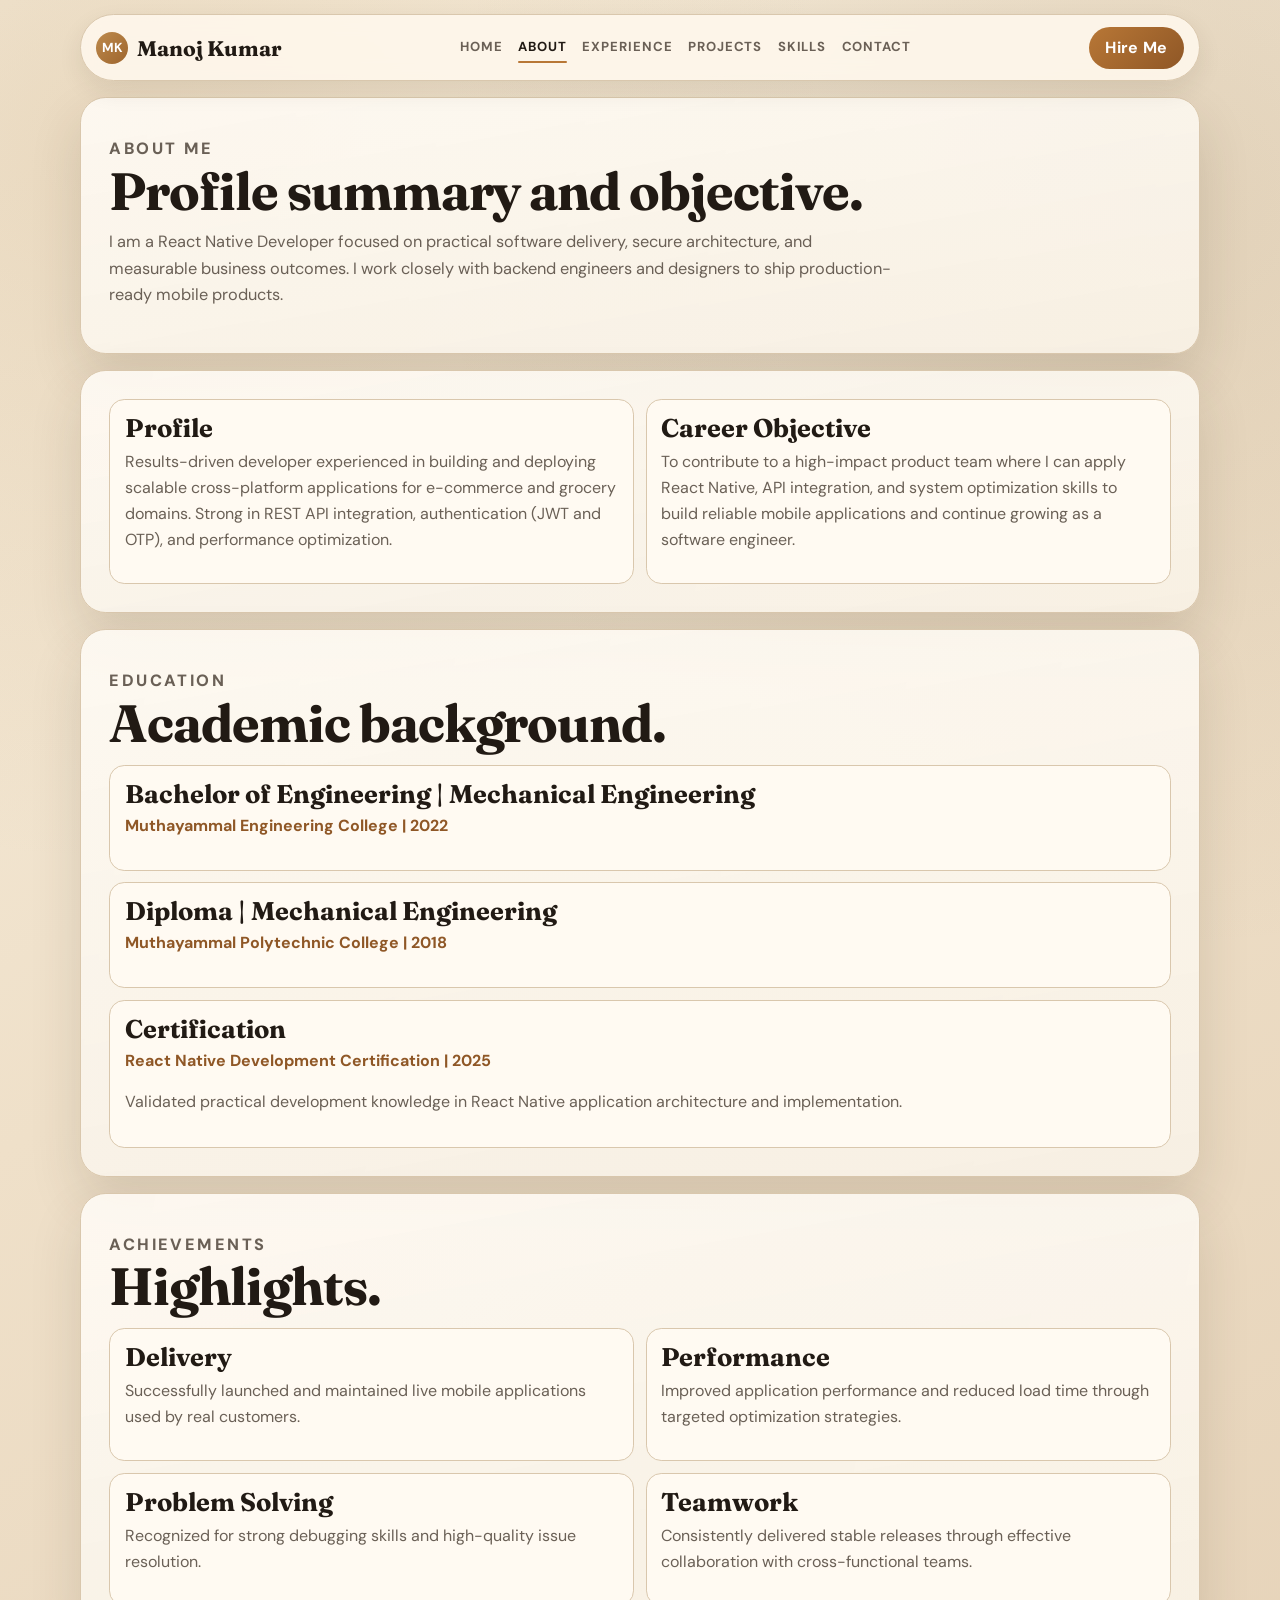
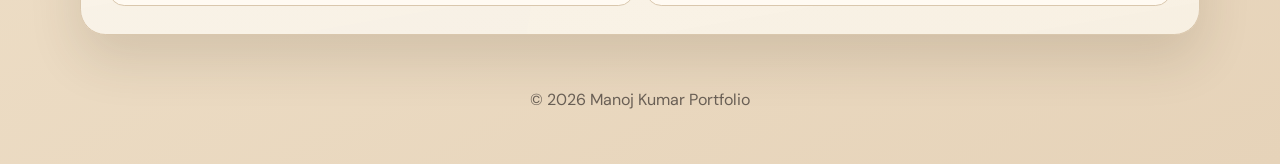
==== about.html @ 91b99306 "Portfolio redesign with resume content" ====
<!DOCTYPE html>
<html lang="en">
<head>
  <meta charset="UTF-8">
  <meta name="viewport" content="width=device-width, initial-scale=1.0">
  <meta name="description" content="About Manoj Kumar">
  <title>About | Manoj Kumar</title>
  <link rel="preconnect" href="https://fonts.googleapis.com">
  <link rel="preconnect" href="https://fonts.gstatic.com" crossorigin>
  <link href="https://fonts.googleapis.com/css2?family=DM+Sans:wght@400;500;700&family=Fraunces:opsz,wght@9..144,500;9..144,700&display=swap" rel="stylesheet">
  <link rel="stylesheet" href="styles.css">
</head>
<body>
  <header class="top-nav reveal">
    <a class="brand" href="index.html">
      <span class="brand-badge">MK</span>
      <span class="brand-name">Manoj Kumar</span>
    </a>
    <nav class="main-links">
      <a class="nav-link" data-page="index.html" href="index.html">Home</a>
      <a class="nav-link" data-page="about.html" href="about.html">About</a>
      <a class="nav-link" data-page="experience.html" href="experience.html">Experience</a>
      <a class="nav-link" data-page="projects.html" href="projects.html">Projects</a>
      <a class="nav-link" data-page="skills.html" href="skills.html">Skills</a>
      <a class="nav-link" data-page="contact.html" href="contact.html">Contact</a>
    </nav>
    <a class="hire-btn" href="contact.html">Hire Me</a>
  </header>

  <main class="page">
    <section class="panel reveal">
      <div class="section-head">
        <p class="eyebrow">About Me</p>
        <h2>Profile summary and objective.</h2>
        <p>
          I am a React Native Developer focused on practical software delivery, secure architecture, and measurable business outcomes.
          I work closely with backend engineers and designers to ship production-ready mobile products.
        </p>
      </div>
    </section>

    <section class="panel reveal">
      <div class="split-grid">
        <article class="info-card">
          <h3>Profile</h3>
          <p>
            Results-driven developer experienced in building and deploying scalable cross-platform applications for e-commerce and grocery domains.
            Strong in REST API integration, authentication (JWT and OTP), and performance optimization.
          </p>
        </article>
        <article class="info-card">
          <h3>Career Objective</h3>
          <p>
            To contribute to a high-impact product team where I can apply React Native, API integration, and system optimization skills
            to build reliable mobile applications and continue growing as a software engineer.
          </p>
        </article>
      </div>
    </section>

    <section class="panel reveal">
      <div class="section-head">
        <p class="eyebrow">Education</p>
        <h2>Academic background.</h2>
      </div>
      <div class="timeline">
        <article class="timeline-item">
          <h3>Bachelor of Engineering | Mechanical Engineering</h3>
          <p class="timeline-meta">Muthayammal Engineering College | 2022</p>
        </article>
        <article class="timeline-item">
          <h3>Diploma | Mechanical Engineering</h3>
          <p class="timeline-meta">Muthayammal Polytechnic College | 2018</p>
        </article>
        <article class="timeline-item">
          <h3>Certification</h3>
          <p class="timeline-meta">React Native Development Certification | 2025</p>
          <p class="timeline-note">Validated practical development knowledge in React Native application architecture and implementation.</p>
        </article>
      </div>
    </section>

    <section class="panel reveal">
      <div class="section-head">
        <p class="eyebrow">Achievements</p>
        <h2>Highlights.</h2>
      </div>
      <div class="split-grid">
        <article class="info-card">
          <h3>Delivery</h3>
          <p>Successfully launched and maintained live mobile applications used by real customers.</p>
        </article>
        <article class="info-card">
          <h3>Performance</h3>
          <p>Improved application performance and reduced load time through targeted optimization strategies.</p>
        </article>
        <article class="info-card">
          <h3>Problem Solving</h3>
          <p>Recognized for strong debugging skills and high-quality issue resolution.</p>
        </article>
        <article class="info-card">
          <h3>Teamwork</h3>
          <p>Consistently delivered stable releases through effective collaboration with cross-functional teams.</p>
        </article>
      </div>
    </section>
  </main>

  <footer class="site-footer">
    <p>&copy; <span id="year"></span> Manoj Kumar Portfolio</p>
  </footer>

  <script src="script.js"></script>
</body>
</html>
---- styles.css ----
:root {
  --page-bg: #efe0c9;
  --page-bg-soft: #e6d3b9;
  --surface: #f8f1e6;
  --surface-strong: #fffaf2;
  --ink: #211a14;
  --muted: #6a6056;
  --line: #d9c7ad;
  --line-strong: #bda98f;
  --accent: #b87736;
  --accent-dark: #8f5726;
  --shadow: 0 24px 52px rgba(67, 48, 27, 0.14);
}

*,
*::before,
*::after {
  box-sizing: border-box;
}

html,
body {
  margin: 0;
  padding: 0;
  min-height: 100%;
}

body {
  font-family: "DM Sans", "Segoe UI", sans-serif;
  color: var(--ink);
  line-height: 1.62;
  background:
    radial-gradient(circle at 8% 8%, rgba(188, 145, 89, 0.2), transparent 36%),
    radial-gradient(circle at 92% 12%, rgba(143, 114, 75, 0.15), transparent 38%),
    linear-gradient(150deg, #f6eddc 0%, var(--page-bg) 46%, var(--page-bg-soft) 100%);
  overflow-x: hidden;
}

a {
  color: inherit;
}

.top-nav {
  position: sticky;
  top: 0.9rem;
  z-index: 100;
  width: min(1120px, calc(100% - 2rem));
  margin: 0.9rem auto 0;
  display: flex;
  align-items: center;
  flex-wrap: wrap;
  gap: 1rem;
  padding: 0.72rem 0.95rem;
  border-radius: 999px;
  border: 1px solid var(--line);
  background: rgba(255, 249, 238, 0.86);
  backdrop-filter: blur(9px);
  box-shadow: 0 10px 24px rgba(58, 42, 25, 0.09);
}

.brand {
  display: inline-flex;
  align-items: center;
  gap: 0.58rem;
  text-decoration: none;
  white-space: nowrap;
}

.brand-badge {
  width: 2rem;
  height: 2rem;
  border-radius: 999px;
  display: grid;
  place-items: center;
  color: #fff;
  font-size: 0.82rem;
  font-weight: 700;
  background: linear-gradient(135deg, #be8a4d, #9e652d);
}

.brand-name {
  font-weight: 700;
  font-size: 1.32rem;
  font-family: "Fraunces", "Georgia", serif;
}

.main-links {
  display: flex;
  align-items: center;
  justify-content: center;
  flex: 1;
  flex-wrap: wrap;
  gap: 0.96rem;
}

.nav-link {
  position: relative;
  text-decoration: none;
  text-transform: uppercase;
  letter-spacing: 0.07em;
  font-size: 0.82rem;
  font-weight: 700;
  color: var(--muted);
  padding-bottom: 0.14rem;
  transition: color 180ms ease;
}

.nav-link:hover,
.nav-link.active {
  color: var(--ink);
}

.nav-link.active::after {
  content: "";
  position: absolute;
  left: 0;
  right: 0;
  bottom: -0.2rem;
  height: 2px;
  border-radius: 999px;
  background: var(--accent);
}

.hire-btn {
  margin-left: auto;
  display: inline-flex;
  align-items: center;
  justify-content: center;
  min-height: 2.35rem;
  padding: 0.5rem 1.02rem;
  border-radius: 999px;
  text-decoration: none;
  color: #fff;
  font-weight: 700;
  letter-spacing: 0.02em;
  background: linear-gradient(135deg, var(--accent), var(--accent-dark));
}

.page {
  width: min(1120px, calc(100% - 2rem));
  margin: 1rem auto 3.2rem;
  display: grid;
  gap: 1rem;
}

.panel {
  border: 1px solid var(--line);
  border-radius: 1.6rem;
  box-shadow: var(--shadow);
  background:
    linear-gradient(170deg, rgba(255, 252, 246, 0.9), rgba(248, 241, 229, 0.94)),
    linear-gradient(100deg, rgba(174, 129, 78, 0.1), rgba(181, 149, 110, 0.07));
  padding: clamp(1.2rem, 2.2vw, 2.2rem);
}

.hero-grid {
  display: grid;
  grid-template-columns: 1.45fr 0.95fr;
  gap: 1rem;
  align-items: stretch;
}

.eyebrow {
  margin: 0;
  text-transform: uppercase;
  letter-spacing: 0.15em;
  font-size: 0.78rem;
  font-weight: 800;
  color: var(--accent-dark);
}

h1,
h2,
h3,
h4 {
  margin: 0;
  font-family: "Fraunces", "Georgia", serif;
  line-height: 1.08;
  color: var(--ink);
}

h1 {
  margin-top: 0.35rem;
  font-size: clamp(2.3rem, 5.5vw, 4.35rem);
  letter-spacing: -0.03em;
  max-width: 18ch;
}

h2 {
  font-size: clamp(1.7rem, 3.4vw, 3.15rem);
  letter-spacing: -0.02em;
}

h3 {
  font-size: clamp(1.12rem, 2vw, 1.72rem);
}

.subtitle {
  margin-top: 0.8rem;
  max-width: 66ch;
  color: var(--muted);
  font-size: clamp(1rem, 1.28vw, 1.13rem);
}

.action-row {
  margin-top: 1.1rem;
  display: flex;
  flex-wrap: wrap;
  gap: 0.62rem;
}

.btn {
  display: inline-flex;
  align-items: center;
  justify-content: center;
  min-height: 2.55rem;
  padding: 0.58rem 1.08rem;
  border-radius: 999px;
  text-decoration: none;
  font-weight: 700;
  transition: transform 160ms ease, box-shadow 160ms ease;
}

.btn:hover {
  transform: translateY(-2px);
}

.btn-primary {
  color: #fff;
  background: linear-gradient(135deg, var(--accent), var(--accent-dark));
  box-shadow: 0 10px 24px rgba(129, 84, 39, 0.3);
}

.btn-ghost {
  border: 1px solid var(--line-strong);
  background: #fff;
  color: var(--ink);
}

.stat-grid {
  margin-top: 1.05rem;
  display: grid;
  grid-template-columns: repeat(3, minmax(0, 1fr));
  gap: 0.72rem;
}

.stat-card {
  border: 1px solid var(--line);
  border-radius: 0.94rem;
  background: var(--surface-strong);
  padding: 0.86rem;
}

.stat-card strong {
  display: block;
  font-size: 1.3rem;
  font-family: "Fraunces", "Georgia", serif;
}

.stat-card span {
  color: var(--muted);
  font-size: 0.87rem;
}

.profile-card {
  position: relative;
  overflow: hidden;
  border: 1px solid rgba(255, 255, 255, 0.16);
  border-radius: 1.2rem;
  padding: 1.1rem;
  background: linear-gradient(145deg, #3a220f, #5f3d1d 54%, #81562b);
  color: #f9efe3;
}

.profile-card::before {
  content: "";
  position: absolute;
  width: 220px;
  height: 220px;
  border-radius: 999px;
  top: -60px;
  right: -60px;
  background: radial-gradient(circle, rgba(255, 255, 255, 0.16), rgba(255, 255, 255, 0));
}

.profile-photo {
  position: relative;
  width: min(220px, 100%);
  aspect-ratio: 4 / 5;
  margin: 0 auto 0.88rem;
  border-radius: 1rem;
  border: 2px solid rgba(255, 255, 255, 0.5);
  display: grid;
  place-items: center;
  background: linear-gradient(160deg, #f3e4d4, #e2c4a4);
  color: #5d3f24;
  font-size: 2.95rem;
  font-family: "Fraunces", "Georgia", serif;
  font-weight: 700;
}

.profile-photo img {
  width: 100%;
  height: 100%;
  object-fit: cover;
  border-radius: inherit;
  display: block;
}

.profile-name {
  position: relative;
  margin: 0;
  text-align: center;
  font-size: 1.58rem;
  color: #fff2e2;
}

.profile-role {
  position: relative;
  margin: 0.24rem 0 0;
  text-align: center;
  color: #efd8bf;
  font-weight: 600;
}

.profile-list {
  position: relative;
  margin: 0.7rem 0 0;
  padding-left: 1.05rem;
  color: #f1dfc9;
}

.profile-list li + li {
  margin-top: 0.34rem;
}

.section-head {
  margin-bottom: 0.84rem;
}

.section-head h2 {
  font-size: clamp(2rem, 4.1vw, 3.45rem);
}

.section-head p {
  margin-top: 0.62rem;
  color: var(--muted);
  max-width: 72ch;
  font-size: 1.02rem;
}

.split-grid {
  display: grid;
  grid-template-columns: repeat(2, minmax(0, 1fr));
  gap: 0.75rem;
}

.info-card {
  border: 1px solid var(--line);
  border-radius: 0.95rem;
  background: var(--surface-strong);
  padding: 0.9rem;
}

.info-card p {
  margin-top: 0.42rem;
  color: var(--muted);
}

.info-card ul {
  margin: 0.52rem 0 0;
  padding-left: 1rem;
}

.info-card ul li + li {
  margin-top: 0.3rem;
}

.timeline {
  display: grid;
  gap: 0.72rem;
}

.timeline-item {
  border: 1px solid var(--line);
  border-radius: 0.95rem;
  padding: 0.95rem;
  background: var(--surface-strong);
}

.timeline-meta {
  margin-top: 0.25rem;
  color: var(--accent-dark);
  font-weight: 700;
}

.timeline-note {
  margin-top: 0.3rem;
  color: var(--muted);
}

.feature-grid {
  display: grid;
  grid-template-columns: repeat(3, minmax(0, 1fr));
  gap: 0.72rem;
}

.project-grid {
  display: grid;
  grid-template-columns: repeat(3, minmax(0, 1fr));
  gap: 0.72rem;
}

.project-card {
  border: 1px solid var(--line);
  border-radius: 0.95rem;
  background: var(--surface-strong);
  padding: 0.95rem;
}

.project-card p {
  margin-top: 0.42rem;
  color: var(--muted);
}

.project-card ul {
  margin: 0.56rem 0 0;
  padding-left: 1rem;
}

.project-card ul li + li {
  margin-top: 0.3rem;
}

.tag-list {
  margin-top: 0.65rem;
  display: flex;
  flex-wrap: wrap;
  gap: 0.42rem;
}

.tag-list span {
  border: 1px solid var(--line);
  border-radius: 999px;
  padding: 0.2rem 0.56rem;
  font-size: 0.74rem;
  font-weight: 700;
  color: var(--accent-dark);
  background: #fff;
  text-transform: uppercase;
  letter-spacing: 0.02em;
}

.skill-bars {
  display: grid;
  gap: 0.65rem;
}

.skill-row p {
  margin: 0 0 0.3rem;
  font-weight: 700;
}

.meter {
  width: 100%;
  height: 0.56rem;
  border-radius: 999px;
  background: #e3d6c5;
  overflow: hidden;
}

.meter-fill {
  height: 100%;
  width: 0;
  border-radius: inherit;
  background: linear-gradient(90deg, var(--accent), var(--accent-dark));
  transition: width 700ms cubic-bezier(0.2, 0.84, 0.32, 1);
}

.chip-wrap {
  display: flex;
  flex-wrap: wrap;
  gap: 0.45rem;
}

.chip-wrap span {
  border: 1px solid var(--line);
  border-radius: 999px;
  padding: 0.32rem 0.68rem;
  background: #fff;
  color: #3f3428;
  font-weight: 600;
  font-size: 0.84rem;
}

.contact-grid {
  display: grid;
  grid-template-columns: repeat(3, minmax(0, 1fr));
  gap: 0.72rem;
}

.contact-card {
  border: 1px solid var(--line);
  border-radius: 0.95rem;
  background: var(--surface-strong);
  padding: 0.92rem;
}

.contact-card p {
  margin-top: 0.2rem;
  color: var(--muted);
}

.contact-card a {
  color: inherit;
  text-decoration: none;
}

.site-footer {
  text-align: center;
  color: var(--muted);
  padding: 0 1rem 2.2rem;
}

.reveal {
  opacity: 0;
  transform: translateY(20px);
}

.reveal.visible {
  animation: rise 620ms cubic-bezier(0.22, 1, 0.36, 1) forwards;
}

@keyframes rise {
  to {
    opacity: 1;
    transform: translateY(0);
  }
}

@media (max-width: 1060px) {
  .top-nav {
    width: min(1120px, calc(100% - 1.1rem));
    gap: 0.75rem;
  }

  .brand-name {
    display: none;
  }

  .main-links {
    gap: 0.76rem;
  }
}

@media (max-width: 920px) {
  .hero-grid {
    grid-template-columns: 1fr;
  }

  .stat-grid,
  .feature-grid,
  .project-grid,
  .contact-grid,
  .split-grid {
    grid-template-columns: 1fr;
  }

  .hire-btn {
    margin-left: 0;
  }
}

@media (max-width: 760px) {
  .top-nav {
    border-radius: 1rem;
    justify-content: center;
    padding: 0.7rem;
  }

  .main-links {
    justify-content: center;
  }

  .hire-btn {
    width: 100%;
  }

  .nav-link {
    font-size: 0.76rem;
  }

  h1 {
    font-size: clamp(1.95rem, 8vw, 3.1rem);
  }

  .section-head h2,
  h2 {
    font-size: clamp(1.6rem, 6vw, 2.35rem);
  }
}

@media (prefers-reduced-motion: reduce) {
  *,
  *::before,
  *::after {
    animation: none !important;
    transition: none !important;
  }

  .reveal {
    opacity: 1;
    transform: none;
  }
}
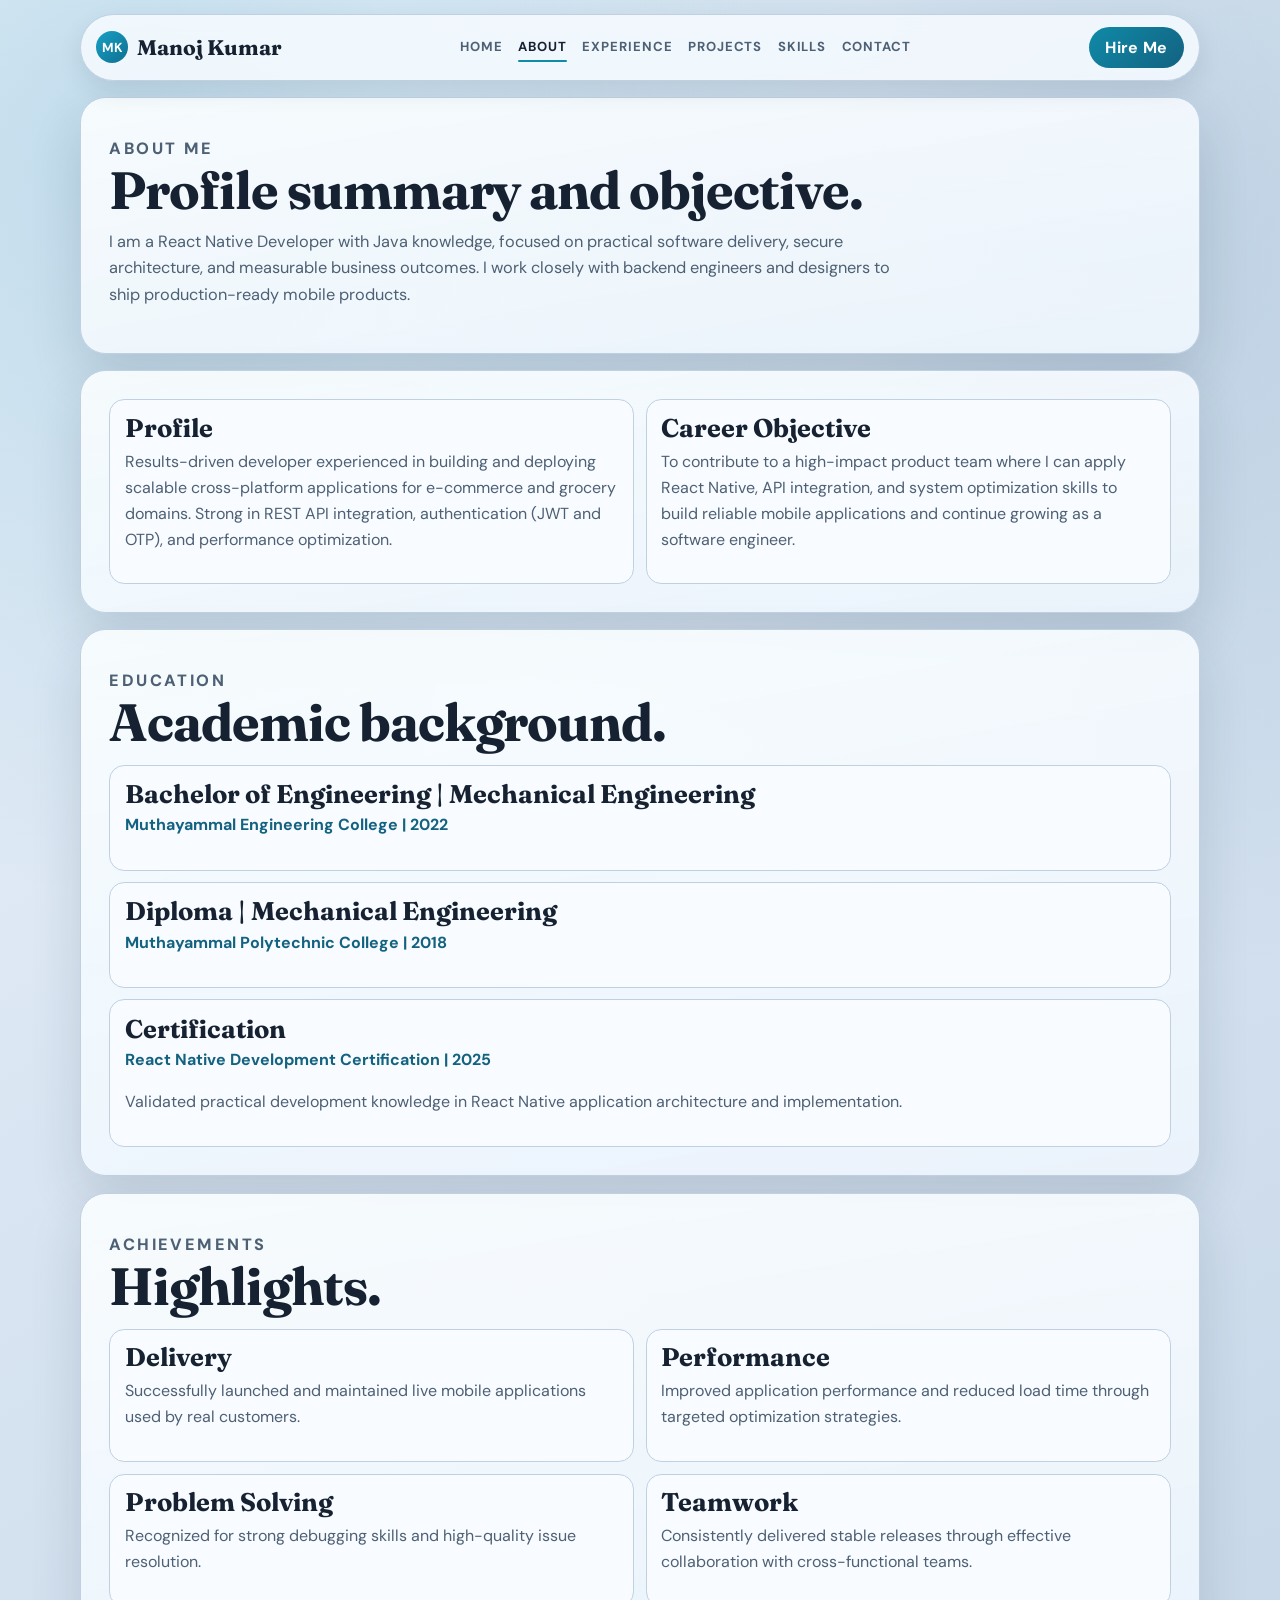
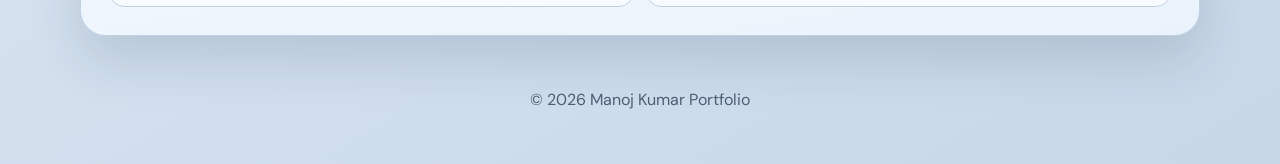
==== commit ea358721: "Updated the  colour" ====
--- a/about.html
+++ b/about.html
@@ -33,7 +33,7 @@
         <p class="eyebrow">About Me</p>
         <h2>Profile summary and objective.</h2>
         <p>
-          I am a React Native Developer focused on practical software delivery, secure architecture, and measurable business outcomes.
+          I am a React Native Developer with Java knowledge, focused on practical software delivery, secure architecture, and measurable business outcomes.
           I work closely with backend engineers and designers to ship production-ready mobile products.
         </p>
       </div>
--- a/styles.css
+++ b/styles.css
@@ -1,15 +1,15 @@
 :root {
-  --page-bg: #efe0c9;
-  --page-bg-soft: #e6d3b9;
-  --surface: #f8f1e6;
-  --surface-strong: #fffaf2;
-  --ink: #211a14;
-  --muted: #6a6056;
-  --line: #d9c7ad;
-  --line-strong: #bda98f;
-  --accent: #b87736;
-  --accent-dark: #8f5726;
-  --shadow: 0 24px 52px rgba(67, 48, 27, 0.14);
+  --page-bg: #d9e5f2;
+  --page-bg-soft: #c7d7e8;
+  --surface: #edf3fa;
+  --surface-strong: #f8fbff;
+  --ink: #162231;
+  --muted: #4d6074;
+  --line: #bfd0e1;
+  --line-strong: #95aec8;
+  --accent: #0f8aa8;
+  --accent-dark: #136280;
+  --shadow: 0 24px 52px rgba(23, 40, 63, 0.14);
 }
 
 *,
@@ -30,9 +30,9 @@
   color: var(--ink);
   line-height: 1.62;
   background:
-    radial-gradient(circle at 8% 8%, rgba(188, 145, 89, 0.2), transparent 36%),
-    radial-gradient(circle at 92% 12%, rgba(143, 114, 75, 0.15), transparent 38%),
-    linear-gradient(150deg, #f6eddc 0%, var(--page-bg) 46%, var(--page-bg-soft) 100%);
+    radial-gradient(circle at 10% 8%, rgba(25, 129, 176, 0.2), transparent 38%),
+    radial-gradient(circle at 88% 12%, rgba(20, 85, 132, 0.16), transparent 40%),
+    linear-gradient(148deg, #eef5fc 0%, var(--page-bg) 46%, var(--page-bg-soft) 100%);
   overflow-x: hidden;
 }
 
@@ -53,9 +53,9 @@
   padding: 0.72rem 0.95rem;
   border-radius: 999px;
   border: 1px solid var(--line);
-  background: rgba(255, 249, 238, 0.86);
+  background: rgba(246, 251, 255, 0.86);
   backdrop-filter: blur(9px);
-  box-shadow: 0 10px 24px rgba(58, 42, 25, 0.09);
+  box-shadow: 0 10px 24px rgba(23, 40, 63, 0.1);
 }
 
 .brand {
@@ -75,7 +75,7 @@
   color: #fff;
   font-size: 0.82rem;
   font-weight: 700;
-  background: linear-gradient(135deg, #be8a4d, #9e652d);
+  background: linear-gradient(135deg, #16a1c5, #0f6f90);
 }
 
 .brand-name {
@@ -148,8 +148,8 @@
   border-radius: 1.6rem;
   box-shadow: var(--shadow);
   background:
-    linear-gradient(170deg, rgba(255, 252, 246, 0.9), rgba(248, 241, 229, 0.94)),
-    linear-gradient(100deg, rgba(174, 129, 78, 0.1), rgba(181, 149, 110, 0.07));
+    linear-gradient(170deg, rgba(251, 254, 255, 0.92), rgba(236, 244, 252, 0.96)),
+    linear-gradient(100deg, rgba(37, 130, 173, 0.09), rgba(26, 93, 140, 0.07));
   padding: clamp(1.2rem, 2.2vw, 2.2rem);
 }
 
@@ -228,7 +228,7 @@
 .btn-primary {
   color: #fff;
   background: linear-gradient(135deg, var(--accent), var(--accent-dark));
-  box-shadow: 0 10px 24px rgba(129, 84, 39, 0.3);
+  box-shadow: 0 10px 24px rgba(16, 96, 131, 0.3);
 }
 
 .btn-ghost {
@@ -268,8 +268,8 @@
   border: 1px solid rgba(255, 255, 255, 0.16);
   border-radius: 1.2rem;
   padding: 1.1rem;
-  background: linear-gradient(145deg, #3a220f, #5f3d1d 54%, #81562b);
-  color: #f9efe3;
+  background: linear-gradient(145deg, #0f2437, #183b57 54%, #1f4f73);
+  color: #e9f4ff;
 }
 
 .profile-card::before {
@@ -292,8 +292,8 @@
   border: 2px solid rgba(255, 255, 255, 0.5);
   display: grid;
   place-items: center;
-  background: linear-gradient(160deg, #f3e4d4, #e2c4a4);
-  color: #5d3f24;
+  background: linear-gradient(160deg, #d8ebfb, #b9d8ef);
+  color: #1a425e;
   font-size: 2.95rem;
   font-family: "Fraunces", "Georgia", serif;
   font-weight: 700;
@@ -312,14 +312,14 @@
   margin: 0;
   text-align: center;
   font-size: 1.58rem;
-  color: #fff2e2;
+  color: #f2f8ff;
 }
 
 .profile-role {
   position: relative;
   margin: 0.24rem 0 0;
   text-align: center;
-  color: #efd8bf;
+  color: #c9def2;
   font-weight: 600;
 }
 
@@ -327,7 +327,7 @@
   position: relative;
   margin: 0.7rem 0 0;
   padding-left: 1.05rem;
-  color: #f1dfc9;
+  color: #d6e7f8;
 }
 
 .profile-list li + li {
@@ -446,7 +446,7 @@
   font-size: 0.74rem;
   font-weight: 700;
   color: var(--accent-dark);
-  background: #fff;
+  background: #f6fbff;
   text-transform: uppercase;
   letter-spacing: 0.02em;
 }
@@ -465,7 +465,7 @@
   width: 100%;
   height: 0.56rem;
   border-radius: 999px;
-  background: #e3d6c5;
+  background: #d4e3f2;
   overflow: hidden;
 }
 
@@ -487,8 +487,8 @@
   border: 1px solid var(--line);
   border-radius: 999px;
   padding: 0.32rem 0.68rem;
-  background: #fff;
-  color: #3f3428;
+  background: #f6fbff;
+  color: #234059;
   font-weight: 600;
   font-size: 0.84rem;
 }
@@ -524,17 +524,31 @@
 
 .reveal {
   opacity: 0;
-  transform: translateY(20px);
+  transform: translateY(20px) scale(0.985);
+  filter: blur(6px);
 }
 
 .reveal.visible {
-  animation: rise 620ms cubic-bezier(0.22, 1, 0.36, 1) forwards;
-}
-
-@keyframes rise {
-  to {
+  animation: driftIn 760ms cubic-bezier(0.2, 0.74, 0.2, 1) forwards;
+}
+
+@keyframes driftIn {
+  0% {
+    opacity: 0;
+    transform: translateY(22px) scale(0.985);
+    filter: blur(6px);
+  }
+
+  65% {
+    opacity: 1;
+    transform: translateY(-2px) scale(1.002);
+    filter: blur(0);
+  }
+
+  100% {
     opacity: 1;
     transform: translateY(0);
+    filter: blur(0);
   }
 }
 
